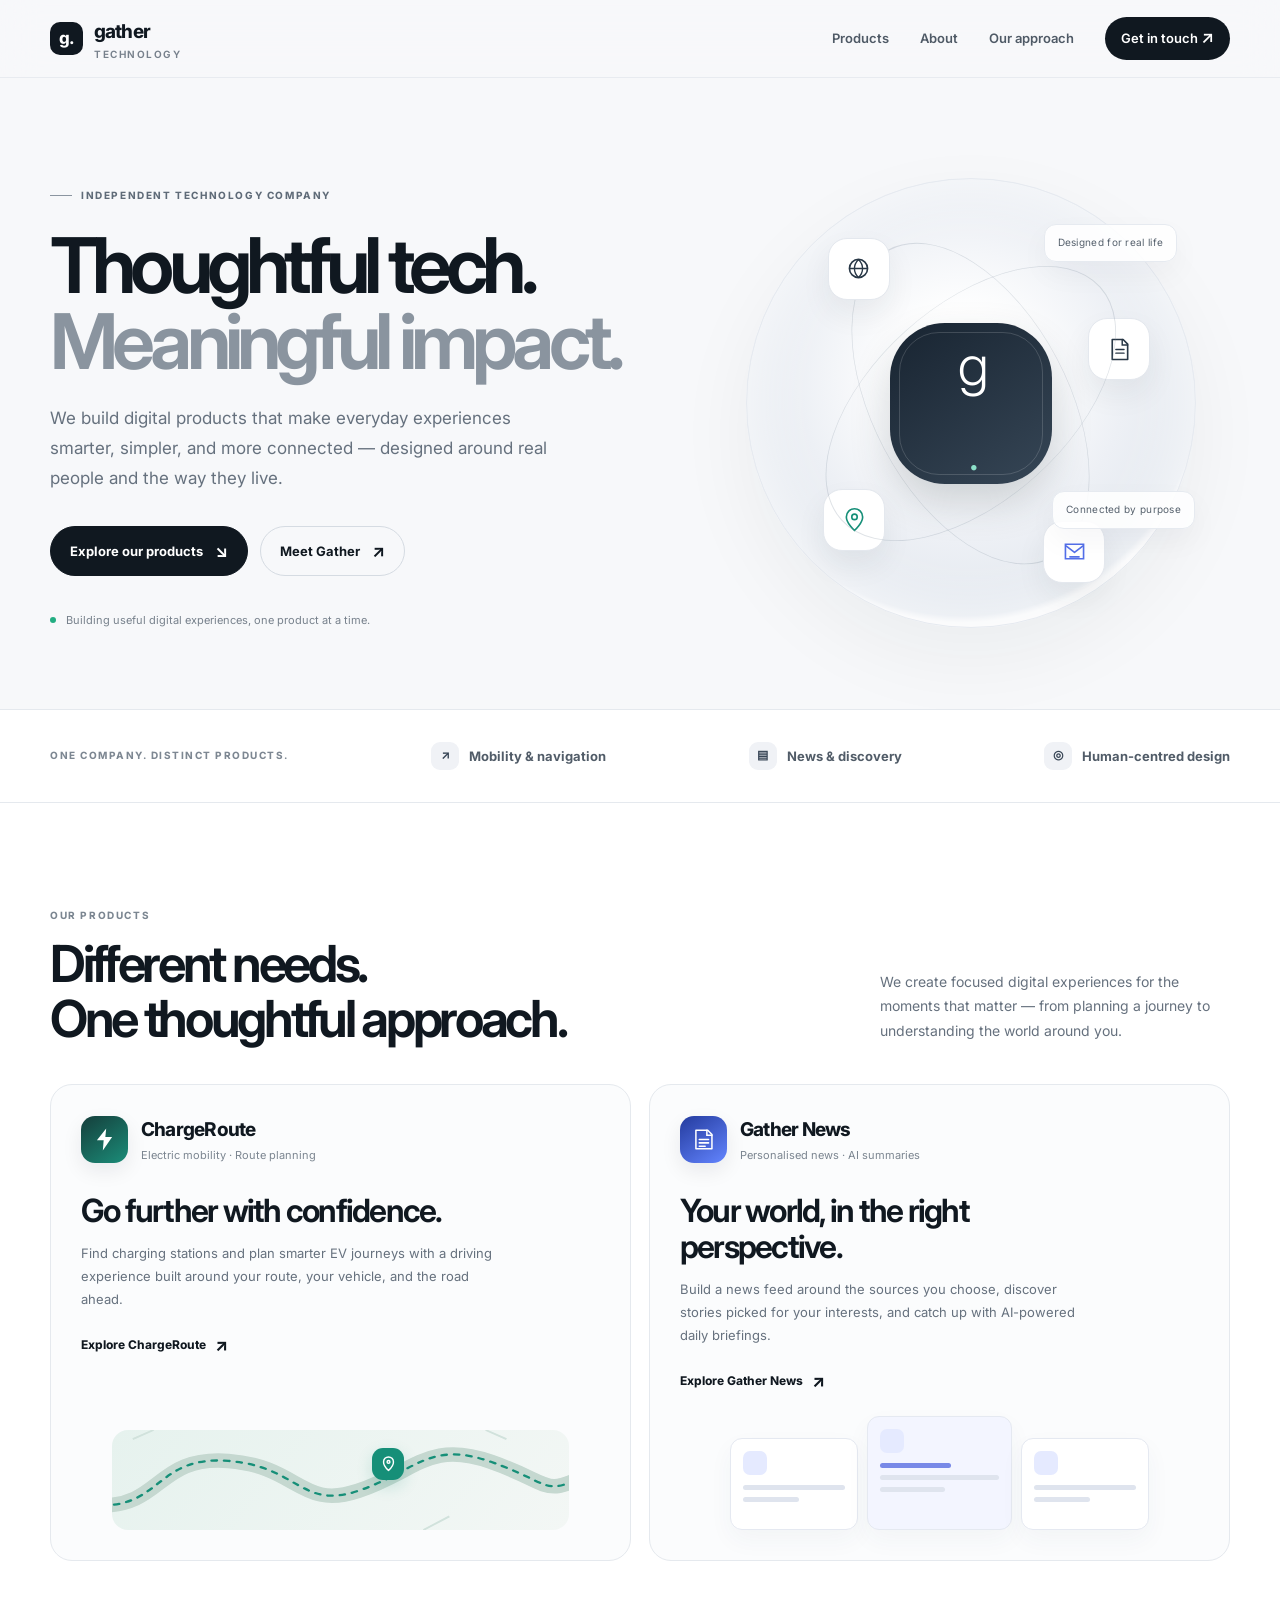
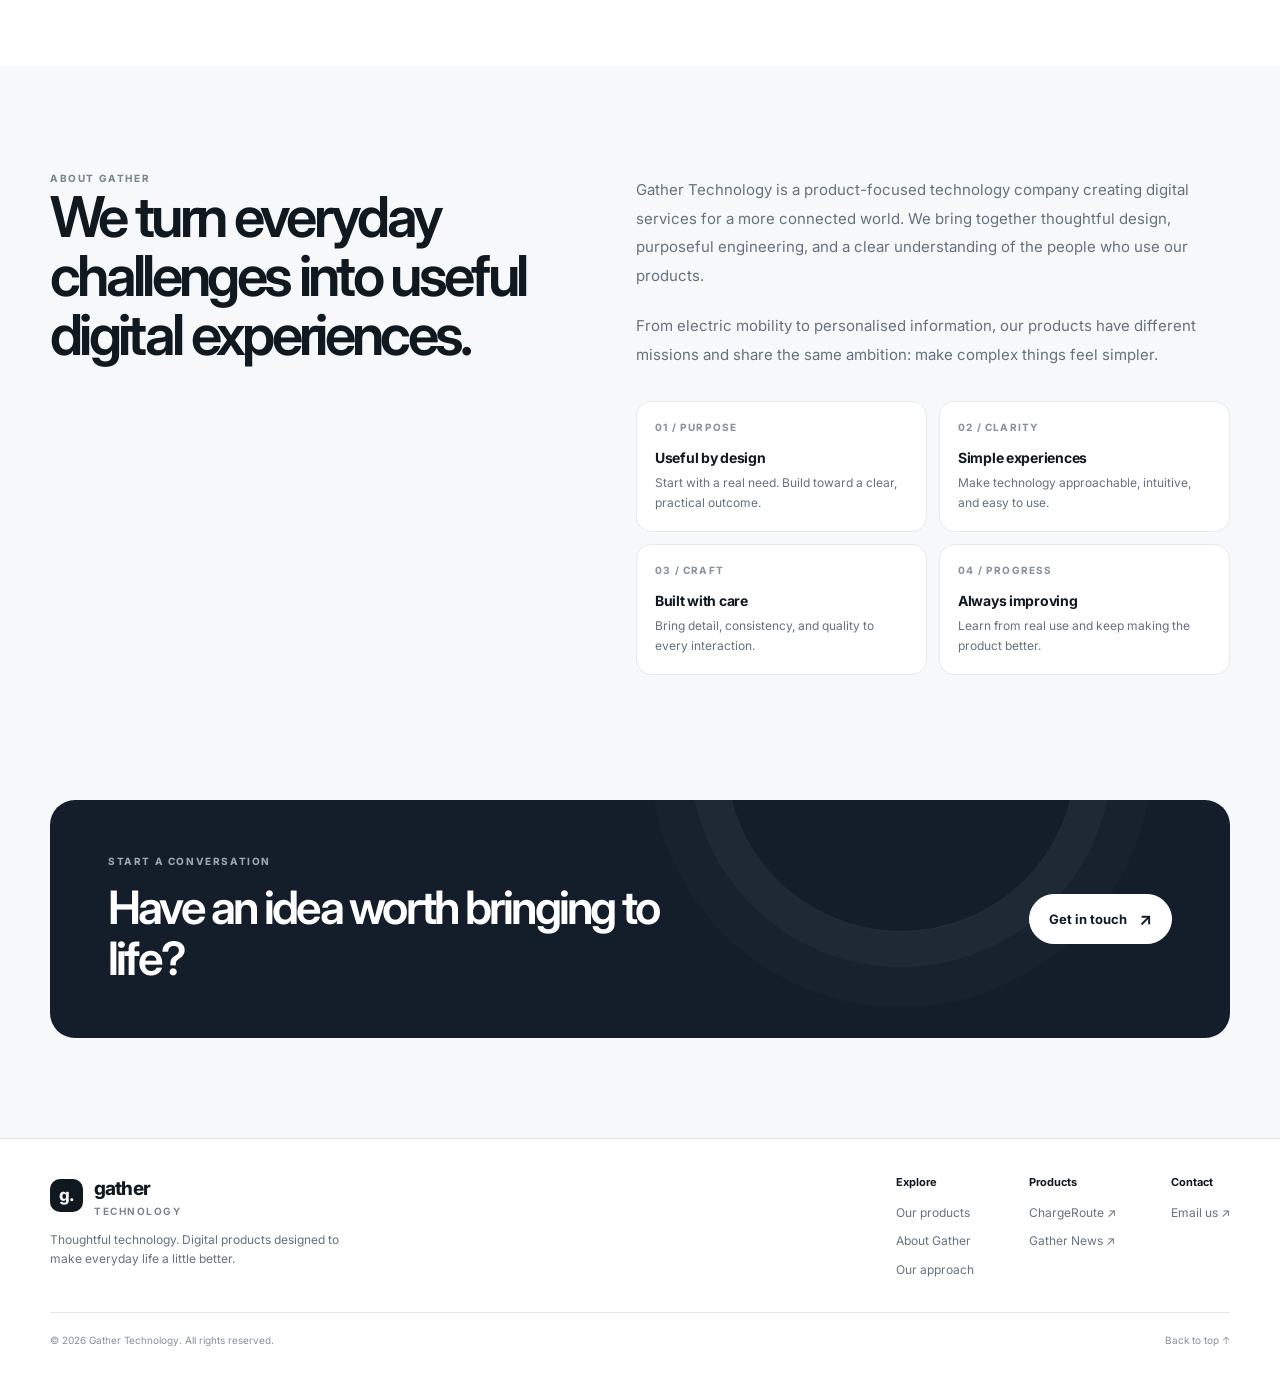
==== src/GatherTeknoloji/wwwroot/index.html @ 1b75514a "Add the Gather Technology landing page. Include a GitHub Pages workflow so the static site in wwwroo" ====
<!doctype html>
<html lang="en">
<head>
  <meta charset="utf-8">
  <meta name="viewport" content="width=device-width, initial-scale=1">
  <meta name="theme-color" content="#f7f8fa">
  <meta name="description" content="Gather Technology builds thoughtful digital products that make everyday experiences smarter, simpler, and more connected. Discover ChargeRoute and Gather News.">

  <meta property="og:type" content="website">
  <meta property="og:title" content="Gather Technology — Thoughtful Digital Products">
  <meta property="og:description" content="Gather Technology builds thoughtful digital products that make everyday experiences smarter, simpler, and more connected.">
  <meta property="og:image" content="https://gatherteknoloji.com/og-image.jpg">
  <meta property="og:url" content="https://gatherteknoloji.com/">

  <meta name="twitter:card" content="summary_large_image">
  <meta name="twitter:title" content="Gather Technology — Thoughtful Digital Products">
  <meta name="twitter:description" content="Gather Technology builds thoughtful digital products that make everyday experiences smarter, simpler, and more connected.">
  <meta name="twitter:image" content="https://gatherteknoloji.com/og-image.jpg">

  <link rel="icon" type="image/svg+xml" href="data:image/svg+xml,<svg xmlns='http://www.w3.org/2000/svg' viewBox='0 0 32 32'><rect width='32' height='32' rx='10' fill='%23101820'/><text x='16' y='22' font-family='sans-serif' font-weight='bold' font-size='18' fill='white' text-anchor='middle'>g.</text></svg>">
  <link rel="preconnect" href="https://fonts.googleapis.com">
  <link rel="preconnect" href="https://fonts.gstatic.com" crossorigin>
  <link href="https://fonts.googleapis.com/css2?family=Inter:opsz,wght@14..32,400..750&display=swap" rel="stylesheet">
  <link rel="stylesheet" href="css/site.css">

  <title>Gather Technology — Thoughtful Digital Products</title>
</head>
<body>
  <header>
    <div class="wrap nav">
      <a class="brand" href="#top" aria-label="Gather Technology home">
        <span class="brand-mark">g.</span>
        <span>gather<small>technology</small></span>
      </a>
      <nav class="navlinks" id="navlinks" aria-label="Main navigation">
        <a href="#products">Products</a>
        <a href="#about">About</a>
        <a href="#approach">Our approach</a>
        <a class="nav-cta" href="#contact">Get in touch <span class="arrow">↗</span></a>
      </nav>
      <button class="menu-btn" id="menuBtn" aria-expanded="false" aria-controls="navlinks">Menu</button>
    </div>
  </header>

  <main id="top">
    <section class="hero">
      <div class="wrap hero-grid">
        <div>
          <div class="eyebrow">Independent technology company</div>
          <h1>Thoughtful tech.<br><span>Meaningful impact.</span></h1>
          <p class="hero-copy">We build digital products that make everyday experiences smarter, simpler, and more connected — designed around real people and the way they live.</p>
          <div class="actions">
            <a class="btn btn-primary" href="#products">Explore our products <span class="arrow">↘</span></a>
            <a class="btn btn-secondary" href="#about">Meet Gather <span class="arrow">↗</span></a>
          </div>
          <div class="hero-note"><i></i> Building useful digital experiences, one product at a time.</div>
        </div>
        <div class="visual" aria-label="Abstract illustration representing connected digital products">
          <div class="orbital">
            <div class="core">g<span class="core-accent">.</span></div>
            <div class="node node-a">
              <svg viewBox="0 0 32 32" fill="none" aria-hidden="true">
                <circle cx="16" cy="16" r="10" stroke="#283746" stroke-width="1.8"/>
                <path d="M6 16h20M16 6c3 3 4.5 6.3 4.5 10S19 23 16 26M16 6c-3 3-4.5 6.3-4.5 10S13 23 16 26" stroke="#283746" stroke-width="1.5"/>
              </svg>
            </div>
            <div class="node node-b">
              <svg viewBox="0 0 32 32" fill="none" aria-hidden="true">
                <path d="M8 5h12l5 5v17H8z" stroke="#283746" stroke-width="1.8" stroke-linejoin="round"/>
                <path d="M19 5v6h6M12 16h9M12 20h9" stroke="#283746" stroke-width="1.6" stroke-linecap="round"/>
              </svg>
            </div>
            <div class="node node-c">
              <svg viewBox="0 0 32 32" fill="none" aria-hidden="true">
                <path d="M16 27s9-8.2 9-15a9 9 0 1 0-18 0c0 6.8 9 15 9 15Z" stroke="#168f78" stroke-width="1.8"/>
                <circle cx="16" cy="12" r="3" stroke="#168f78" stroke-width="1.8"/>
              </svg>
            </div>
            <div class="node node-d">
              <svg viewBox="0 0 32 32" fill="none" aria-hidden="true">
                <path d="M6 8h20v16H6z" stroke="#536fe9" stroke-width="1.8"/>
                <path d="m7 10 9 7 9-7M11 22h10" stroke="#536fe9" stroke-width="1.8" stroke-linecap="round" stroke-linejoin="round"/>
              </svg>
            </div>
            <div class="float-label label-one">Designed for real life</div>
            <div class="float-label label-two">Connected by purpose</div>
          </div>
        </div>
      </div>
    </section>

    <div class="trust-strip">
      <div class="wrap strip-inner">
        <div class="strip-title">One company. Distinct products.</div>
        <div class="strip-item"><span class="mini-icon">↗</span> Mobility &amp; navigation</div>
        <div class="strip-item"><span class="mini-icon">▤</span> News &amp; discovery</div>
        <div class="strip-item"><span class="mini-icon">◎</span> Human-centred design</div>
      </div>
    </div>

    <section class="products" id="products">
      <div class="wrap">
        <div class="section-top">
          <div>
            <div class="section-kicker">Our products</div>
            <h2 class="section-title">Different needs.<br>One thoughtful approach.</h2>
          </div>
          <p class="section-desc">We create focused digital experiences for the moments that matter — from planning a journey to understanding the world around you.</p>
        </div>
        <div class="product-grid">
          <article class="product-card">
            <div class="product-head">
              <div class="app-icon chargeroute-icon">
                <svg viewBox="0 0 32 32" fill="none" aria-hidden="true">
                  <path d="M18 3 7 17h8l-1 12 11-16h-8l1-10Z" fill="white"/>
                </svg>
              </div>
              <div>
                <div class="product-name">ChargeRoute</div>
                <div class="product-type">Electric mobility · Route planning</div>
              </div>
            </div>
            <h3>Go further with confidence.</h3>
            <p>Find charging stations and plan smarter EV journeys with a driving experience built around your route, your vehicle, and the road ahead.</p>
            <a class="product-link" href="https://chargeroute.app/" target="_blank" rel="noopener noreferrer">Explore ChargeRoute <span class="arrow">↗</span></a>
            <div class="product-art">
              <div class="route-lines">
                <svg viewBox="0 0 440 110" fill="none" preserveAspectRatio="none" aria-hidden="true">
                  <path d="M-10 83C48 83 44 28 112 34S182 88 237 67 305 11 365 35 414 73 455 51" stroke="#c5d8d0" stroke-width="16" stroke-linecap="round"/>
                  <path d="M-10 83C48 83 44 28 112 34S182 88 237 67 305 11 365 35 414 73 455 51" stroke="#168f78" stroke-width="2.5" stroke-dasharray="5 7" stroke-linecap="round"/>
                  <path d="M20 10 40 0M300 110l25-15M360 0l20 10" stroke="#d1e2dc" stroke-width="2"/>
                </svg>
                <div class="map-pin">
                  <svg viewBox="0 0 24 24" fill="none">
                    <path d="M12 21s7-6.3 7-12a7 7 0 1 0-14 0c0 5.7 7 12 7 12Z" stroke="white" stroke-width="2"/>
                    <circle cx="12" cy="9" r="2" stroke="white" stroke-width="2"/>
                  </svg>
                </div>
              </div>
            </div>
          </article>

          <article class="product-card">
            <div class="product-head">
              <div class="app-icon news-icon">
                <svg viewBox="0 0 32 32" fill="none" aria-hidden="true">
                  <path d="M7 5h14l5 5v17H7z" stroke="white" stroke-width="1.8" stroke-linejoin="round"/>
                  <path d="M20 5v6h6M11 16h11M11 20h11M11 24h7" stroke="white" stroke-width="1.8" stroke-linecap="round"/>
                </svg>
              </div>
              <div>
                <div class="product-name">Gather News</div>
                <div class="product-type">Personalised news · AI summaries</div>
              </div>
            </div>
            <h3>Your world, in the right perspective.</h3>
            <p>Build a news feed around the sources you choose, discover stories picked for your interests, and catch up with AI-powered daily briefings.</p>
            <a class="product-link" href="https://www.gathernews.app/" target="_blank" rel="noopener noreferrer">Explore Gather News <span class="arrow">↗</span></a>
            <div class="product-art">
              <div class="news-stack">
                <div class="news-tile">
                  <div class="tile-dot"></div>
                  <div class="tile-line"></div>
                  <div class="tile-line short"></div>
                </div>
                <div class="news-tile">
                  <div class="tile-dot"></div>
                  <div class="tile-line dark"></div>
                  <div class="tile-line"></div>
                  <div class="tile-line short"></div>
                </div>
                <div class="news-tile">
                  <div class="tile-dot"></div>
                  <div class="tile-line"></div>
                  <div class="tile-line short"></div>
                </div>
              </div>
            </div>
          </article>
        </div>
      </div>
    </section>

    <section class="about" id="about">
      <div class="wrap about-grid">
        <div>
          <div class="section-kicker">About Gather</div>
          <h2 class="about-big">We turn everyday challenges into useful digital experiences.</h2>
        </div>
        <div class="about-content">
          <p>Gather Technology is a product-focused technology company creating digital services for a more connected world. We bring together thoughtful design, purposeful engineering, and a clear understanding of the people who use our products.</p>
          <p>From electric mobility to personalised information, our products have different missions and share the same ambition: make complex things feel simpler.</p>
          <div class="principles" id="approach">
            <div class="principle">
              <div class="principle-num">01 / PURPOSE</div>
              <h4>Useful by design</h4>
              <p>Start with a real need. Build toward a clear, practical outcome.</p>
            </div>
            <div class="principle">
              <div class="principle-num">02 / CLARITY</div>
              <h4>Simple experiences</h4>
              <p>Make technology approachable, intuitive, and easy to use.</p>
            </div>
            <div class="principle">
              <div class="principle-num">03 / CRAFT</div>
              <h4>Built with care</h4>
              <p>Bring detail, consistency, and quality to every interaction.</p>
            </div>
            <div class="principle">
              <div class="principle-num">04 / PROGRESS</div>
              <h4>Always improving</h4>
              <p>Learn from real use and keep making the product better.</p>
            </div>
          </div>
        </div>
      </div>
    </section>

    <section class="cta-section" id="contact">
      <div class="wrap">
        <div class="cta-panel">
          <div>
            <div class="section-kicker">Start a conversation</div>
            <h2>Have an idea worth bringing to life?</h2>
          </div>
          <a class="btn" href="mailto:info@gatherteknoloji.com">Get in touch <span class="arrow">↗</span></a>
        </div>
      </div>
    </section>
  </main>

  <footer>
    <div class="wrap">
      <div class="footer-top">
        <div>
          <a class="brand" href="#top">
            <span class="brand-mark">g.</span>
            <span>gather<small>technology</small></span>
          </a>
          <p class="footer-blurb">Thoughtful technology. Digital products designed to make everyday life a little better.</p>
        </div>
        <div class="footer-links">
          <div class="footer-col">
            <strong>Explore</strong>
            <a href="#products">Our products</a>
            <a href="#about">About Gather</a>
            <a href="#approach">Our approach</a>
          </div>
          <div class="footer-col">
            <strong>Products</strong>
            <a href="https://chargeroute.app/" target="_blank" rel="noopener noreferrer">ChargeRoute ↗</a>
            <a href="https://www.gathernews.app/" target="_blank" rel="noopener noreferrer">Gather News ↗</a>
          </div>
          <div class="footer-col">
            <strong>Contact</strong>
            <a href="mailto:info@gatherteknoloji.com">Email us ↗</a>
          </div>
        </div>
      </div>
      <div class="footer-bottom">
        <span>© <span id="year">2026</span> Gather Technology. All rights reserved.</span>
        <span><a href="#top">Back to top ↑</a></span>
      </div>
    </div>
  </footer>

  <script src="js/site.js"></script>
</body>
</html>
---- src/GatherTeknoloji/wwwroot/css/site.css ----
:root {
  --ink: #101820;
  --muted: #66717e;
  --line: #e5e9ee;
  --paper: #f7f8fa;
  --white: #fff;
  --blue: #4b68ef;
  --green: #22ad82;
  --max: 1180px;
  --radius: 22px;
}

* { box-sizing: border-box; }

html {
  scroll-behavior: smooth;
  scroll-padding-top: 88px;
}

body {
  margin: 0;
  background: var(--paper);
  color: var(--ink);
  font-family: Inter, -apple-system, BlinkMacSystemFont, "Segoe UI", Roboto, Helvetica, Arial, sans-serif;
  line-height: 1.55;
  -webkit-font-smoothing: antialiased;
}

a { color: inherit; text-decoration: none; }

button,
a { -webkit-tap-highlight-color: transparent; }

.wrap {
  width: min(var(--max), calc(100% - 48px));
  margin: auto;
}

header {
  height: 78px;
  position: sticky;
  top: 0;
  z-index: 20;
  background: rgba(247, 248, 250, .88);
  backdrop-filter: blur(18px);
  border-bottom: 1px solid rgba(229, 233, 238, .8);
}

.nav {
  height: 100%;
  display: flex;
  align-items: center;
  justify-content: space-between;
  gap: 24px;
}

.brand {
  display: flex;
  align-items: center;
  gap: 11px;
  font-weight: 750;
  letter-spacing: -.045em;
  font-size: 19px;
}

.brand-mark {
  width: 33px;
  height: 33px;
  border-radius: 10px;
  background: var(--ink);
  display: grid;
  place-items: center;
  color: #fff;
  font-size: 17px;
  letter-spacing: -.08em;
}

.brand small {
  font-size: 10px;
  display: block;
  color: #77818c;
  font-weight: 650;
  letter-spacing: .15em;
  text-transform: uppercase;
  line-height: 1.2;
  margin-top: 2px;
}

.navlinks {
  display: flex;
  align-items: center;
  gap: 31px;
  color: #4f5a66;
  font-size: 13px;
  font-weight: 600;
}

.navlinks a:hover { color: var(--ink); }

.nav-cta {
  padding: 11px 16px;
  border-radius: 999px;
  background: var(--ink);
  color: white !important;
}

.menu-btn {
  display: none;
  border: 1px solid var(--line);
  background: white;
  border-radius: 10px;
  padding: 8px 12px;
  font: inherit;
  cursor: pointer;
  color: var(--ink);
}

.hero {
  padding: 100px 0 80px;
  overflow: hidden;
}

.hero-grid {
  display: grid;
  grid-template-columns: 1.08fr .92fr;
  align-items: center;
  gap: 54px;
}

.eyebrow {
  display: inline-flex;
  align-items: center;
  gap: 9px;
  color: #5f6b78;
  text-transform: uppercase;
  letter-spacing: .16em;
  font-size: 10px;
  font-weight: 750;
}

.eyebrow:before {
  content: "";
  width: 22px;
  height: 1px;
  background: #8b95a0;
}

.hero h1 {
  font-size: clamp(48px, 6vw, 78px);
  line-height: .99;
  letter-spacing: -.075em;
  font-weight: 650;
  max-width: 670px;
  margin: 25px 0 24px;
}

.hero h1 span { color: #8a949f; }

.hero-copy {
  font-size: 17px;
  line-height: 1.75;
  color: var(--muted);
  max-width: 525px;
}

.actions {
  display: flex;
  gap: 12px;
  flex-wrap: wrap;
  margin-top: 32px;
}

.btn {
  display: inline-flex;
  align-items: center;
  justify-content: center;
  gap: 12px;
  padding: 14px 19px;
  border-radius: 999px;
  font-size: 13px;
  font-weight: 700;
  transition: transform .2s, background .2s;
  border: 1px solid var(--ink);
}

.btn:hover { transform: translateY(-2px); }

.btn-primary { background: var(--ink); color: #fff; }

.btn-secondary { background: transparent; border-color: #d5dbe2; }

.arrow { font-size: 17px; line-height: 0; }

.hero-note {
  display: flex;
  align-items: center;
  gap: 10px;
  margin-top: 36px;
  color: #77818c;
  font-size: 11px;
}

.hero-note i {
  width: 6px;
  height: 6px;
  border-radius: 50%;
  background: var(--green);
}

.visual {
  min-height: 450px;
  position: relative;
  display: grid;
  place-items: center;
}

.orbital {
  width: min(100%, 450px);
  aspect-ratio: 1;
  position: relative;
  border-radius: 50%;
  background: radial-gradient(circle at 48% 44%, #fff 0 18%, #edf0f5 48%, #e3e8ef 70%, #f7f8fa 72%);
  border: 1px solid #e6eaf0;
  box-shadow: inset 0 0 70px rgba(255, 255, 255, .9), 0 30px 80px rgba(20, 32, 48, .05);
}

.orbital:before,
.orbital:after {
  content: "";
  position: absolute;
  inset: 11%;
  border: 1px solid rgba(125, 140, 157, .25);
  border-radius: 50%;
  transform: rotate(-28deg) scaleX(.56);
}

.orbital:after { transform: rotate(48deg) scaleX(.56); }

.core {
  position: absolute;
  inset: 32%;
  border-radius: 34%;
  background: linear-gradient(145deg, #182431, #364656);
  box-shadow: 0 18px 40px #24313e33;
  display: grid;
  place-items: center;
  color: white;
  font-size: 55px;
  font-weight: 300;
  letter-spacing: -.1em;
}

.core:after {
  content: "";
  position: absolute;
  inset: 9px;
  border: 1px solid #ffffff28;
  border-radius: 28%;
}

.core-accent { color: #8ce0c9; }

.node {
  position: absolute;
  width: 62px;
  height: 62px;
  border-radius: 19px;
  background: #fff;
  border: 1px solid #e4e8ee;
  box-shadow: 0 14px 30px #1b293510;
  display: grid;
  place-items: center;
}

.node svg { width: 29px; height: 29px; }

.node-a { top: 13%; left: 18%; }
.node-b { right: 10%; top: 31%; }
.node-c { left: 17%; bottom: 17%; }
.node-d { right: 20%; bottom: 10%; }

.float-label {
  position: absolute;
  padding: 10px 13px;
  background: rgba(255, 255, 255, .88);
  border: 1px solid #e6eaf0;
  border-radius: 12px;
  font-size: 10px;
  letter-spacing: .03em;
  color: #56616d;
  box-shadow: 0 12px 30px #1726380a;
}

.label-one { top: 10%; right: 4%; }
.label-two { bottom: 22%; right: 0; }

.trust-strip {
  border-top: 1px solid var(--line);
  border-bottom: 1px solid var(--line);
  background: #fff;
}

.strip-inner {
  min-height: 92px;
  display: flex;
  align-items: center;
  justify-content: space-between;
  gap: 22px;
}

.strip-title {
  font-size: 10px;
  text-transform: uppercase;
  letter-spacing: .15em;
  color: #7d8792;
  font-weight: 750;
}

.strip-item {
  display: flex;
  align-items: center;
  gap: 10px;
  font-size: 13px;
  font-weight: 700;
  color: #515c68;
}

.mini-icon {
  width: 28px;
  height: 28px;
  border-radius: 9px;
  background: #f0f2f6;
  display: grid;
  place-items: center;
  color: #374555;
  font-size: 12px;
}

section { padding: 105px 0; }

.section-top {
  display: flex;
  align-items: end;
  justify-content: space-between;
  gap: 40px;
  margin-bottom: 38px;
}

.section-kicker {
  font-size: 10px;
  letter-spacing: .16em;
  text-transform: uppercase;
  color: #7b8691;
  font-weight: 750;
}

.section-title {
  font-size: clamp(34px, 4vw, 51px);
  letter-spacing: -.065em;
  line-height: 1.08;
  font-weight: 650;
  margin: 13px 0 0;
  max-width: 620px;
}

.section-desc {
  max-width: 350px;
  color: var(--muted);
  font-size: 14px;
  line-height: 1.75;
  margin: 0 0 3px;
}

.products { background: #fff; }

.product-grid {
  display: grid;
  grid-template-columns: 1fr 1fr;
  gap: 18px;
}

.product-card {
  border: 1px solid var(--line);
  border-radius: var(--radius);
  padding: 30px;
  min-height: 440px;
  display: flex;
  flex-direction: column;
  overflow: hidden;
  position: relative;
  background: #fbfcfd;
}

.product-head {
  display: flex;
  align-items: center;
  gap: 13px;
}

.app-icon {
  width: 47px;
  height: 47px;
  border-radius: 14px;
  display: grid;
  place-items: center;
  color: #fff;
  box-shadow: 0 8px 20px #11182714;
}

.app-icon svg { width: 27px; height: 27px; }

.chargeroute-icon { background: linear-gradient(145deg, #153e3b, #1b8d79); }
.news-icon { background: linear-gradient(145deg, #243b9e, #6385ff); }

.product-name {
  font-size: 19px;
  font-weight: 750;
  letter-spacing: -.04em;
}

.product-type {
  font-size: 11px;
  color: #7b8590;
  margin-top: 2px;
}

.product-card h3 {
  font-size: 32px;
  line-height: 1.12;
  letter-spacing: -.055em;
  font-weight: 650;
  max-width: 400px;
  margin: 29px 0 13px;
}

.product-card p {
  color: var(--muted);
  font-size: 13px;
  line-height: 1.8;
  max-width: 420px;
  margin: 0;
}

.product-link {
  display: inline-flex;
  align-items: center;
  gap: 9px;
  font-size: 12px;
  font-weight: 750;
  margin-top: 24px;
  width: max-content;
}

.product-link:hover { gap: 14px; }

.product-art {
  margin: auto auto 0;
  position: relative;
  height: 140px;
  width: 100%;
  display: flex;
  align-items: end;
  justify-content: center;
  padding-top: 30px;
}

.route-lines {
  width: 88%;
  height: 100px;
  position: relative;
  border-radius: 16px;
  background: linear-gradient(130deg, #e6f2ee, #f3f7f5);
  overflow: hidden;
}

.route-lines svg { width: 100%; height: 100%; }

.map-pin {
  position: absolute;
  width: 32px;
  height: 32px;
  border-radius: 11px;
  background: #168f78;
  color: #fff;
  display: grid;
  place-items: center;
  top: 18px;
  left: 57%;
  box-shadow: 0 6px 16px #168f7830;
}

.map-pin svg { width: 17px; }

.news-stack {
  height: 114px;
  width: 82%;
  display: flex;
  align-items: end;
  gap: 9px;
  justify-content: center;
}

.news-tile {
  background: white;
  border: 1px solid #e5e9f1;
  border-radius: 12px;
  box-shadow: 0 10px 25px #273a650b;
  padding: 12px;
  width: 30%;
  height: 92px;
}

.news-tile:nth-child(2) {
  height: 114px;
  width: 34%;
  background: #f3f5ff;
}

.tile-line {
  height: 5px;
  border-radius: 4px;
  background: #dfe4ee;
  margin-bottom: 7px;
}

.tile-line.dark { background: #7889e7; width: 60%; }
.tile-line.short { width: 55%; }

.tile-dot {
  width: 24px;
  height: 24px;
  border-radius: 7px;
  background: #e5eaff;
  margin-bottom: 10px;
}

.about { background: var(--paper); }

.about-grid {
  display: grid;
  grid-template-columns: .9fr 1.1fr;
  gap: 100px;
  align-items: start;
}

.about-big {
  font-size: clamp(38px, 4.4vw, 58px);
  line-height: 1.05;
  letter-spacing: -.065em;
  font-weight: 620;
  margin: 0;
}

.about-content { padding-top: 5px; }

.about-content p {
  font-size: 15px;
  color: var(--muted);
  line-height: 1.9;
  margin: 0 0 22px;
}

.principles {
  display: grid;
  grid-template-columns: 1fr 1fr;
  gap: 12px;
  margin-top: 32px;
}

.principle {
  padding: 18px;
  border: 1px solid var(--line);
  border-radius: 15px;
  background: #fff;
}

.principle-num {
  font-size: 10px;
  letter-spacing: .12em;
  color: #89939d;
  font-weight: 750;
}

.principle h4 {
  font-size: 14px;
  margin: 11px 0 5px;
  letter-spacing: -.02em;
}

.principle p {
  font-size: 12px;
  line-height: 1.65;
  margin: 0;
  color: var(--muted);
}

.cta-section {
  padding: 20px 0 100px;
  background: var(--paper);
}

.cta-panel {
  border-radius: 25px;
  background: #131e2a;
  color: white;
  padding: 54px 58px;
  display: flex;
  align-items: center;
  justify-content: space-between;
  gap: 30px;
  position: relative;
  overflow: hidden;
}

.cta-panel:after {
  content: "";
  position: absolute;
  width: 350px;
  height: 350px;
  border-radius: 50%;
  border: 1px solid #ffffff12;
  right: 13%;
  top: -220px;
  box-shadow: 0 0 0 35px #ffffff08, 0 0 0 75px #ffffff05;
}

.cta-panel > * { position: relative; z-index: 1; }

.cta-panel .section-kicker { color: #9aa8b6; }

.cta-panel h2 {
  font-size: clamp(30px, 4vw, 46px);
  letter-spacing: -.06em;
  line-height: 1.1;
  font-weight: 620;
  margin: 13px 0 0;
  max-width: 580px;
}

.cta-panel .btn {
  background: #fff;
  color: #111c28;
  border-color: #fff;
  white-space: nowrap;
}

footer {
  background: #fff;
  border-top: 1px solid var(--line);
  padding: 35px 0 25px;
}

.footer-top {
  display: flex;
  justify-content: space-between;
  align-items: flex-start;
  gap: 35px;
  padding-bottom: 32px;
}

.footer-blurb {
  max-width: 300px;
  color: var(--muted);
  font-size: 12px;
  margin-top: 14px;
}

.footer-links { display: flex; gap: 55px; }

.footer-col {
  display: flex;
  flex-direction: column;
  gap: 10px;
  font-size: 12px;
  color: #68737e;
}

.footer-col strong {
  color: var(--ink);
  font-size: 11px;
  margin-bottom: 3px;
}

.footer-bottom {
  border-top: 1px solid var(--line);
  padding-top: 20px;
  display: flex;
  justify-content: space-between;
  gap: 20px;
  color: #87919b;
  font-size: 10px;
}

.footer-bottom a:hover { color: var(--ink); }

@media (max-width: 850px) {
  .hero { padding: 72px 0 55px; }
  .hero-grid { grid-template-columns: 1fr; gap: 25px; }
  .hero-copy { max-width: 600px; }
  .visual { min-height: 370px; }
  .orbital { width: min(80%, 370px); }
  .section-top { align-items: start; flex-direction: column; gap: 18px; }
  .about-grid { grid-template-columns: 1fr; gap: 35px; }
  .strip-inner { flex-wrap: wrap; padding: 20px 0; justify-content: flex-start; }
  .strip-title { width: 100%; }
  .footer-links { gap: 28px; }
  .cta-panel { padding: 42px; }
}

@media (max-width: 620px) {
  .wrap { width: min(var(--max), calc(100% - 34px)); }
  header { height: 68px; }
  .brand { font-size: 17px; }

  .navlinks {
    display: none;
    position: absolute;
    top: 67px;
    left: 0;
    right: 0;
    background: #f7f8fa;
    padding: 20px 24px 24px;
    border-bottom: 1px solid var(--line);
    flex-direction: column;
    align-items: stretch;
    gap: 18px;
  }

  .navlinks.open { display: flex; }
  .navlinks .nav-cta { text-align: center; }
  .menu-btn { display: block; }

  .hero { padding: 59px 0 38px; }
  .hero h1 { font-size: clamp(45px, 13vw, 65px); margin-top: 20px; }
  .hero-copy { font-size: 15px; }
  .actions { gap: 9px; }
  .btn { padding: 13px 16px; }
  .visual { min-height: 320px; margin-top: 2px; }
  .orbital { width: min(83%, 310px); }
  .core { font-size: 44px; }
  .node { width: 48px; height: 48px; border-radius: 15px; }
  .node svg { width: 23px; }
  .float-label { font-size: 9px; padding: 8px 10px; }
  .label-one { right: 0; }
  .label-two { right: -2%; bottom: 16%; }
  .strip-inner { gap: 15px 20px; }
  .strip-item { font-size: 11px; }
  .strip-item:nth-last-child(1) { display: none; }
  section { padding: 75px 0; }
  .section-title { font-size: 39px; }
  .product-grid { grid-template-columns: 1fr; }
  .product-card { min-height: 415px; padding: 24px; }
  .product-card h3 { font-size: 30px; }
  .product-art { height: 125px; }
  .about-big { font-size: 43px; }
  .principles { grid-template-columns: 1fr 1fr; }
  .principle { padding: 14px; }
  .cta-section { padding-bottom: 65px; }
  .cta-panel {
    padding: 33px 25px;
    align-items: flex-start;
    flex-direction: column;
    border-radius: 20px;
  }
  .cta-panel h2 { font-size: 35px; }
  .footer-top { flex-direction: column; }
  .footer-links { width: 100%; justify-content: space-between; gap: 16px; }
  .footer-bottom { flex-direction: column; gap: 8px; }
  .footer-bottom span:last-child { display: flex; gap: 16px; }
}

@media (prefers-reduced-motion: reduce) {
  html { scroll-behavior: auto; }
  *,
  *:before,
  *:after { transition: none !important; }
}
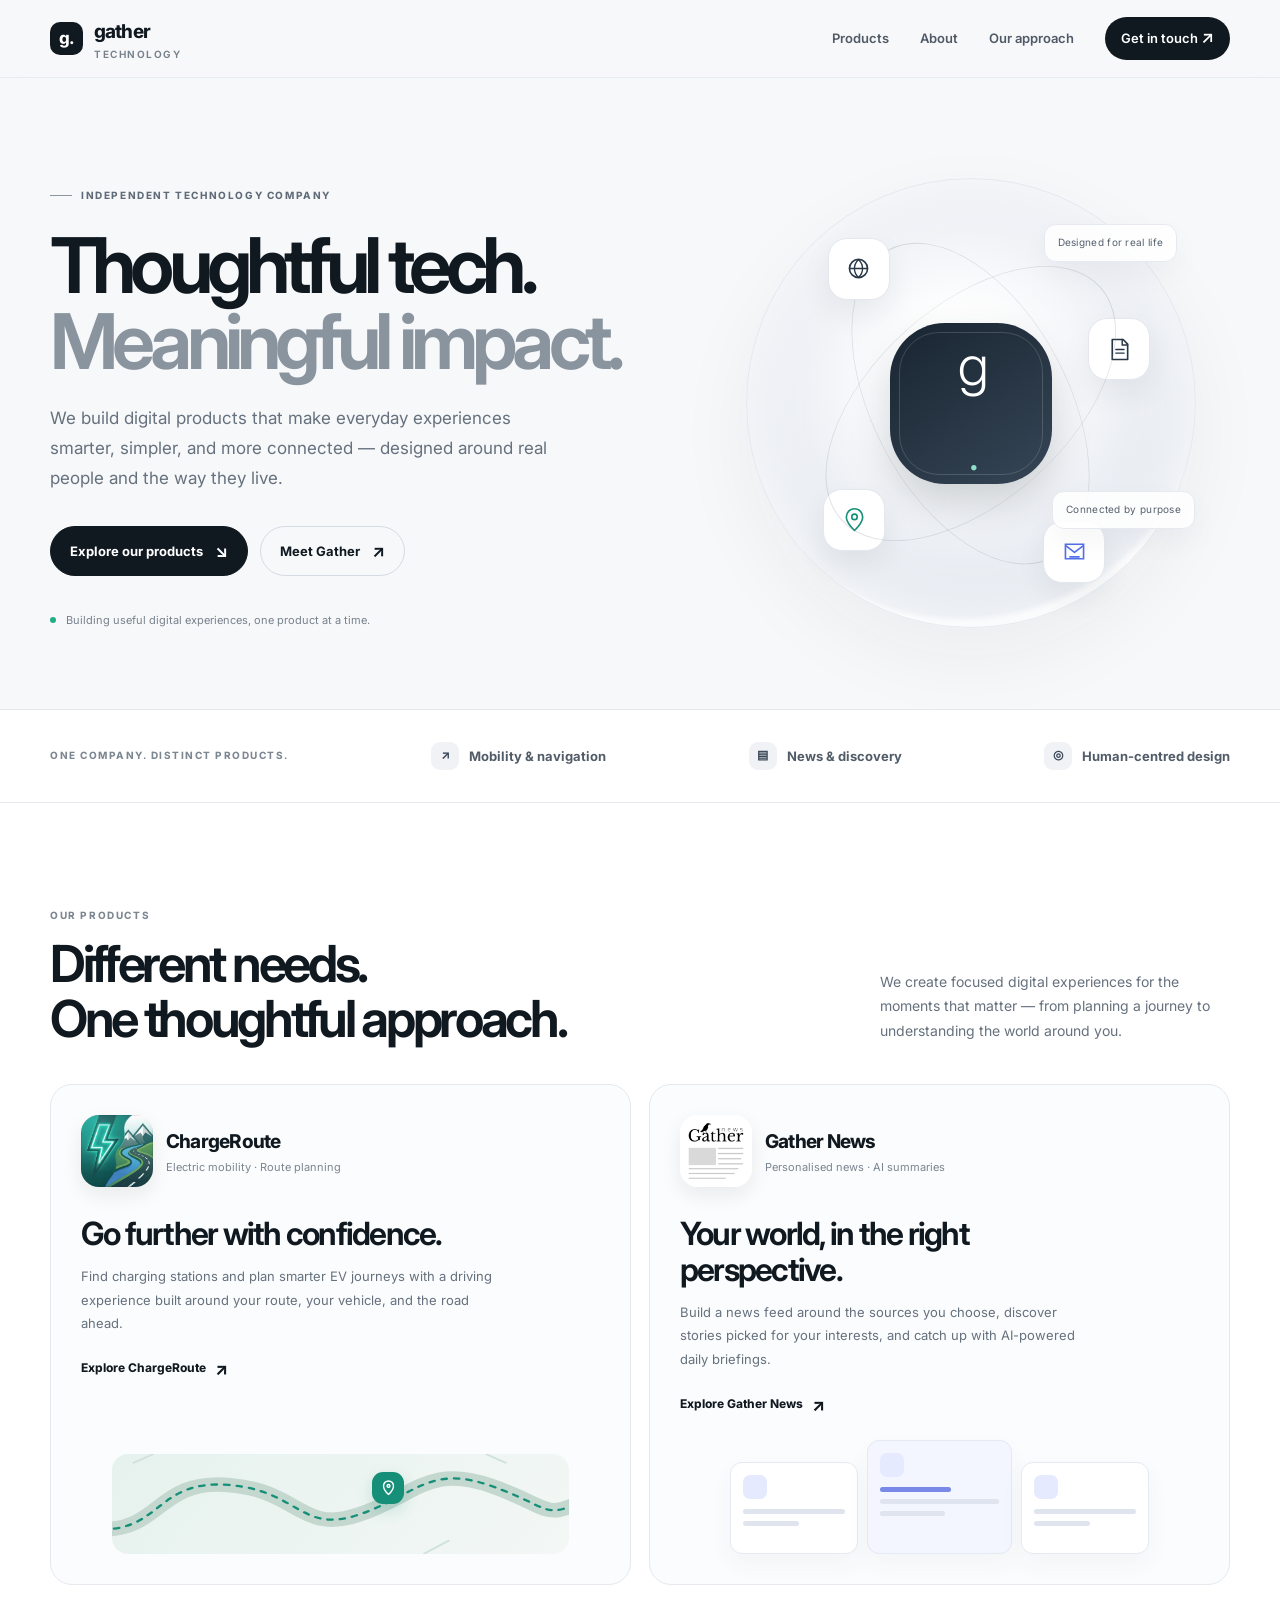
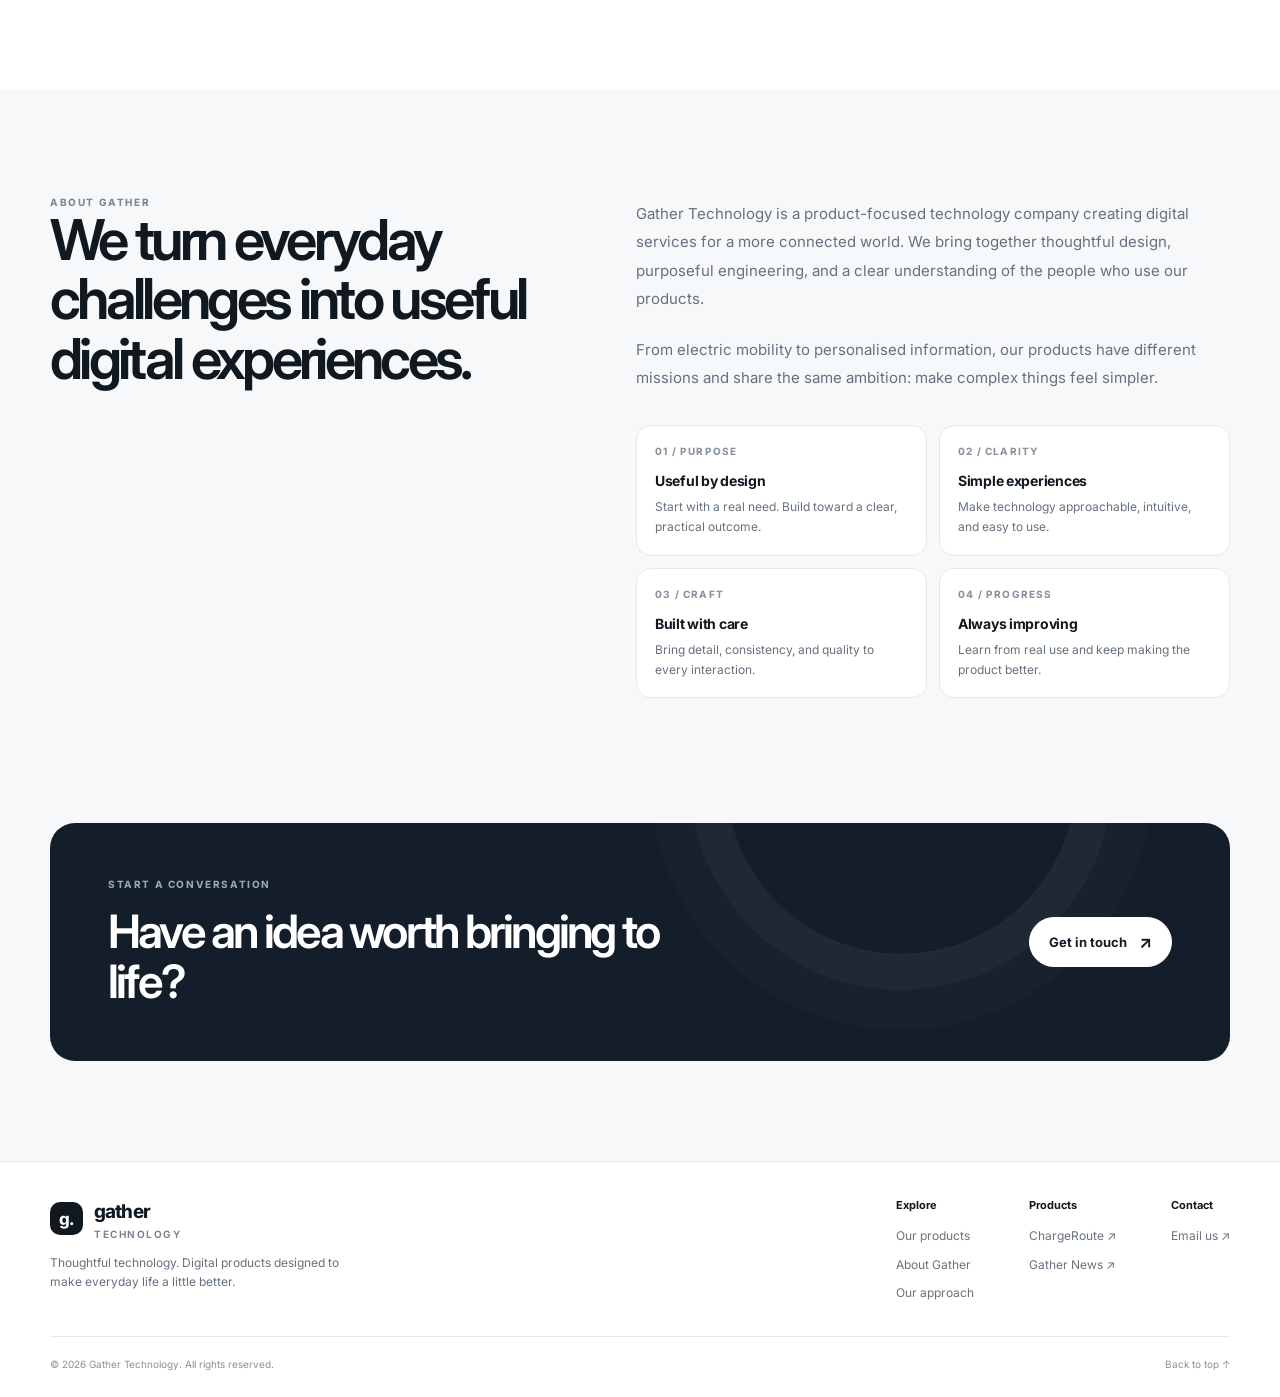
==== commit 9eb35b5a: "Use the ChargeRoute and Gather News app icons. Replace the placeholder marks on the product cards wi" ====
--- a/src/GatherTeknoloji/wwwroot/index.html
+++ b/src/GatherTeknoloji/wwwroot/index.html
@@ -110,11 +110,7 @@
         <div class="product-grid">
           <article class="product-card">
             <div class="product-head">
-              <div class="app-icon chargeroute-icon">
-                <svg viewBox="0 0 32 32" fill="none" aria-hidden="true">
-                  <path d="M18 3 7 17h8l-1 12 11-16h-8l1-10Z" fill="white"/>
-                </svg>
-              </div>
+              <img class="app-icon" src="images/chargeroute.jpg" alt="" width="72" height="72">
               <div>
                 <div class="product-name">ChargeRoute</div>
                 <div class="product-type">Electric mobility · Route planning</div>
@@ -142,12 +138,7 @@
 
           <article class="product-card">
             <div class="product-head">
-              <div class="app-icon news-icon">
-                <svg viewBox="0 0 32 32" fill="none" aria-hidden="true">
-                  <path d="M7 5h14l5 5v17H7z" stroke="white" stroke-width="1.8" stroke-linejoin="round"/>
-                  <path d="M20 5v6h6M11 16h11M11 20h11M11 24h7" stroke="white" stroke-width="1.8" stroke-linecap="round"/>
-                </svg>
-              </div>
+              <img class="app-icon" src="images/gather-news.png" alt="" width="72" height="72">
               <div>
                 <div class="product-name">Gather News</div>
                 <div class="product-type">Personalised news · AI summaries</div>
--- a/src/GatherTeknoloji/wwwroot/css/site.css
+++ b/src/GatherTeknoloji/wwwroot/css/site.css
@@ -398,19 +398,14 @@
 }
 
 .app-icon {
-  width: 47px;
-  height: 47px;
-  border-radius: 14px;
-  display: grid;
-  place-items: center;
-  color: #fff;
+  width: 72px;
+  height: 72px;
+  border-radius: 18px;
+  object-fit: cover;
+  flex-shrink: 0;
+  background: #fff;
   box-shadow: 0 8px 20px #11182714;
 }
-
-.app-icon svg { width: 27px; height: 27px; }
-
-.chargeroute-icon { background: linear-gradient(145deg, #153e3b, #1b8d79); }
-.news-icon { background: linear-gradient(145deg, #243b9e, #6385ff); }
 
 .product-name {
   font-size: 19px;
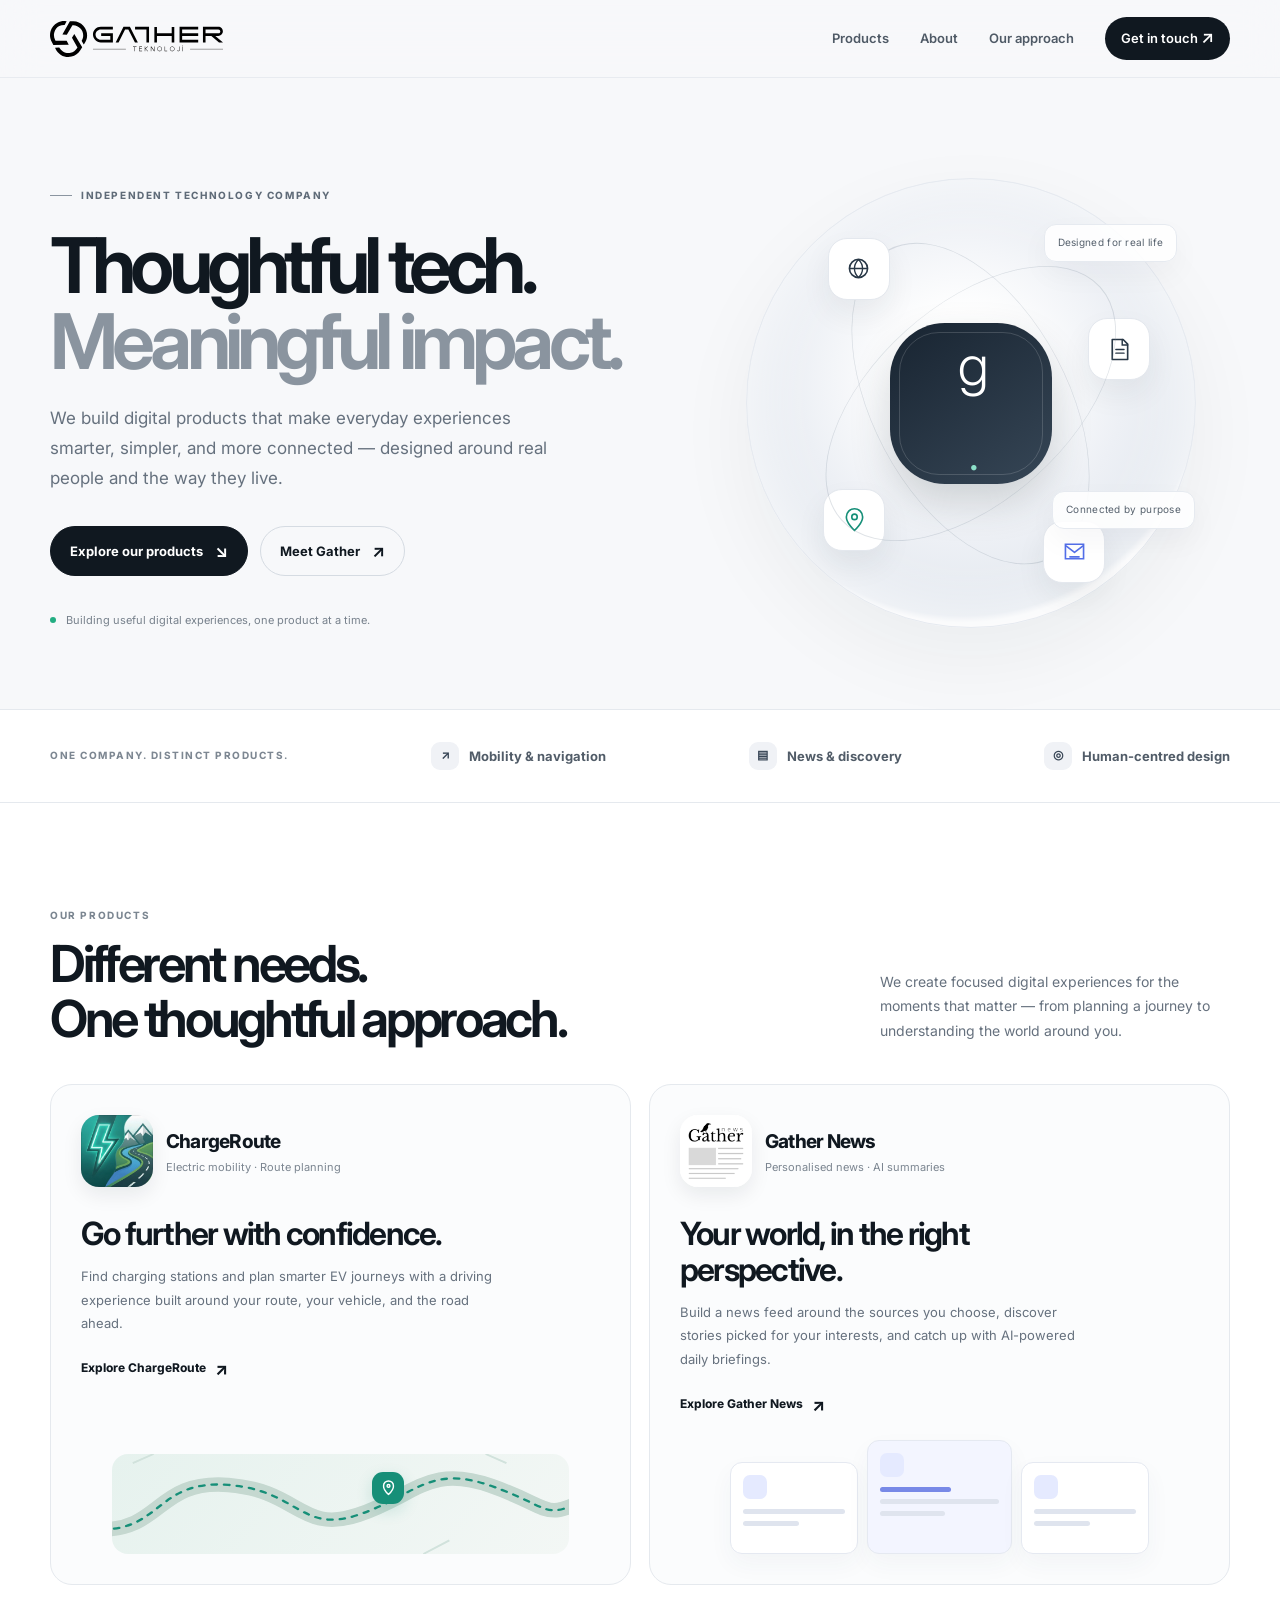
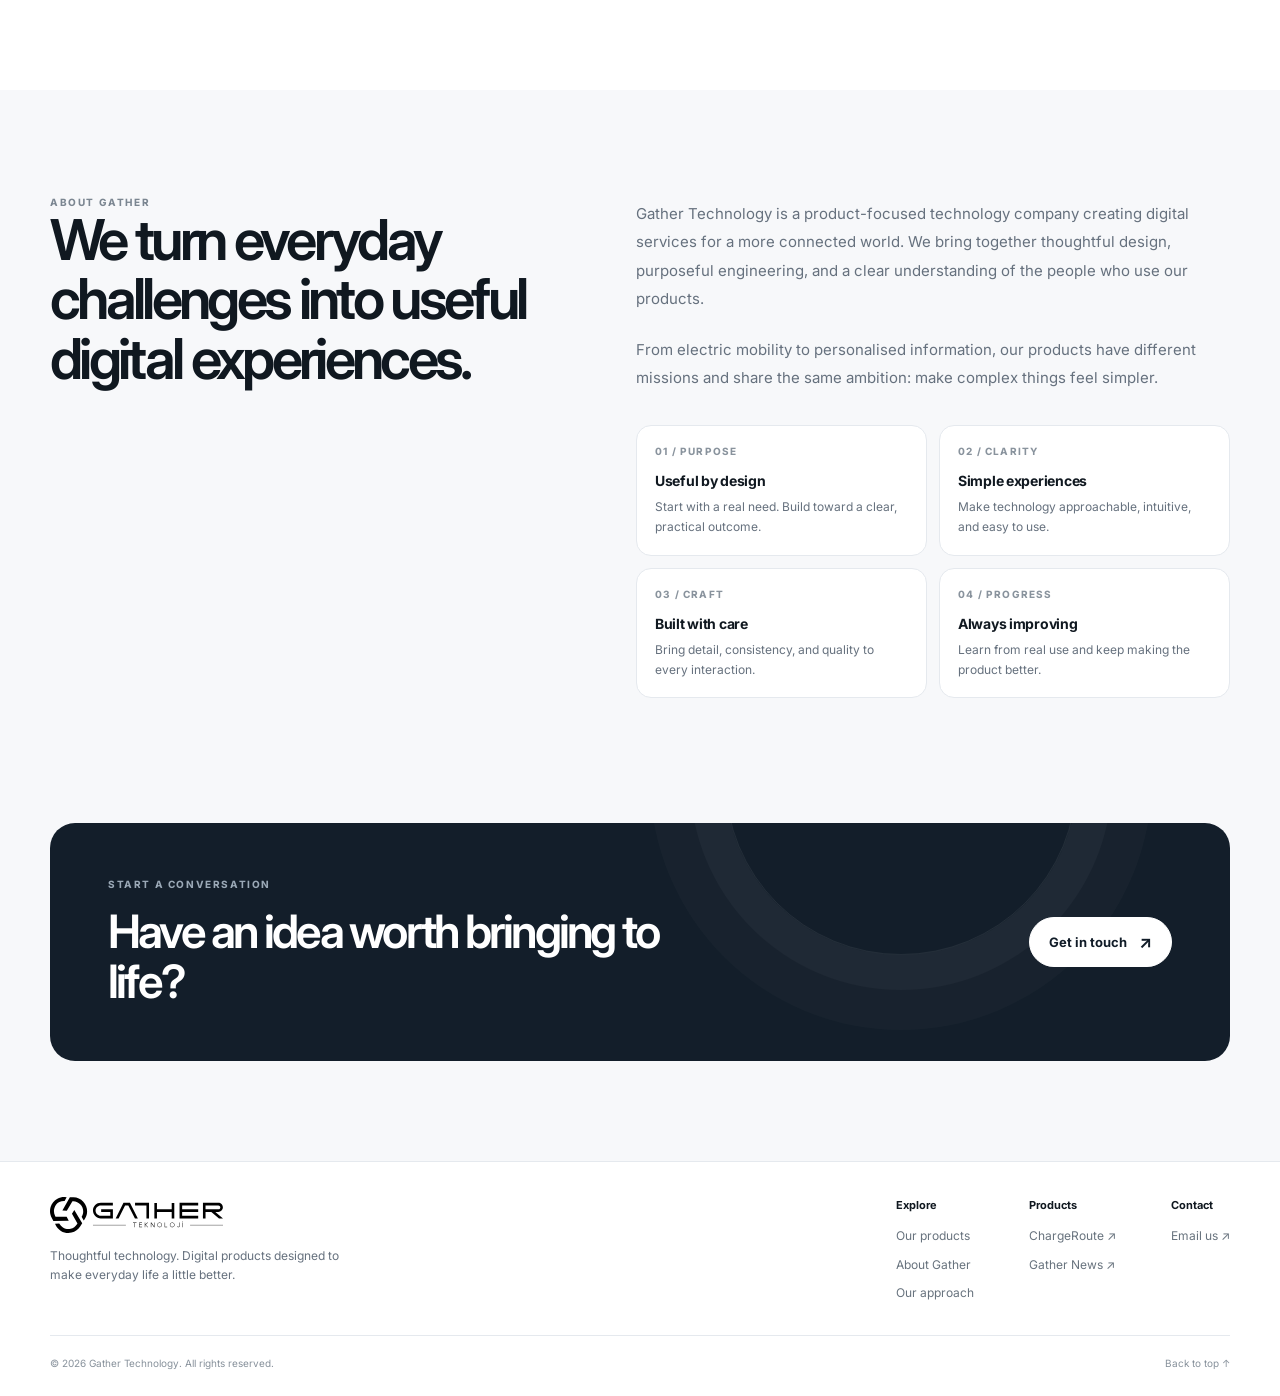
==== commit c9da76f4: "Use the Gather Teknoloji logo in the header and footer. Replace the placeholder mark with the offici" ====
--- a/src/GatherTeknoloji/wwwroot/index.html
+++ b/src/GatherTeknoloji/wwwroot/index.html
@@ -17,7 +17,7 @@
   <meta name="twitter:description" content="Gather Technology builds thoughtful digital products that make everyday experiences smarter, simpler, and more connected.">
   <meta name="twitter:image" content="https://gatherteknoloji.com/og-image.jpg">
 
-  <link rel="icon" type="image/svg+xml" href="data:image/svg+xml,<svg xmlns='http://www.w3.org/2000/svg' viewBox='0 0 32 32'><rect width='32' height='32' rx='10' fill='%23101820'/><text x='16' y='22' font-family='sans-serif' font-weight='bold' font-size='18' fill='white' text-anchor='middle'>g.</text></svg>">
+  <link rel="icon" type="image/svg+xml" href="images/gather-teknoloji.svg">
   <link rel="preconnect" href="https://fonts.googleapis.com">
   <link rel="preconnect" href="https://fonts.gstatic.com" crossorigin>
   <link href="https://fonts.googleapis.com/css2?family=Inter:opsz,wght@14..32,400..750&display=swap" rel="stylesheet">
@@ -29,8 +29,7 @@
   <header>
     <div class="wrap nav">
       <a class="brand" href="#top" aria-label="Gather Technology home">
-        <span class="brand-mark">g.</span>
-        <span>gather<small>technology</small></span>
+        <img class="brand-logo" src="images/gather-teknoloji.svg" alt="">
       </a>
       <nav class="navlinks" id="navlinks" aria-label="Main navigation">
         <a href="#products">Products</a>
@@ -224,9 +223,8 @@
     <div class="wrap">
       <div class="footer-top">
         <div>
-          <a class="brand" href="#top">
-            <span class="brand-mark">g.</span>
-            <span>gather<small>technology</small></span>
+          <a class="brand" href="#top" aria-label="Gather Technology home">
+            <img class="brand-logo" src="images/gather-teknoloji.svg" alt="">
           </a>
           <p class="footer-blurb">Thoughtful technology. Digital products designed to make everyday life a little better.</p>
         </div>
--- a/src/GatherTeknoloji/wwwroot/css/site.css
+++ b/src/GatherTeknoloji/wwwroot/css/site.css
@@ -57,33 +57,12 @@
 .brand {
   display: flex;
   align-items: center;
-  gap: 11px;
-  font-weight: 750;
-  letter-spacing: -.045em;
-  font-size: 19px;
-}
-
-.brand-mark {
-  width: 33px;
-  height: 33px;
-  border-radius: 10px;
-  background: var(--ink);
-  display: grid;
-  place-items: center;
-  color: #fff;
-  font-size: 17px;
-  letter-spacing: -.08em;
-}
-
-.brand small {
-  font-size: 10px;
+}
+
+.brand-logo {
   display: block;
-  color: #77818c;
-  font-weight: 650;
-  letter-spacing: .15em;
-  text-transform: uppercase;
-  line-height: 1.2;
-  margin-top: 2px;
+  height: 36px;
+  width: auto;
 }
 
 .navlinks {
@@ -705,7 +684,7 @@
 @media (max-width: 620px) {
   .wrap { width: min(var(--max), calc(100% - 34px)); }
   header { height: 68px; }
-  .brand { font-size: 17px; }
+  .brand-logo { height: 30px; }
 
   .navlinks {
     display: none;
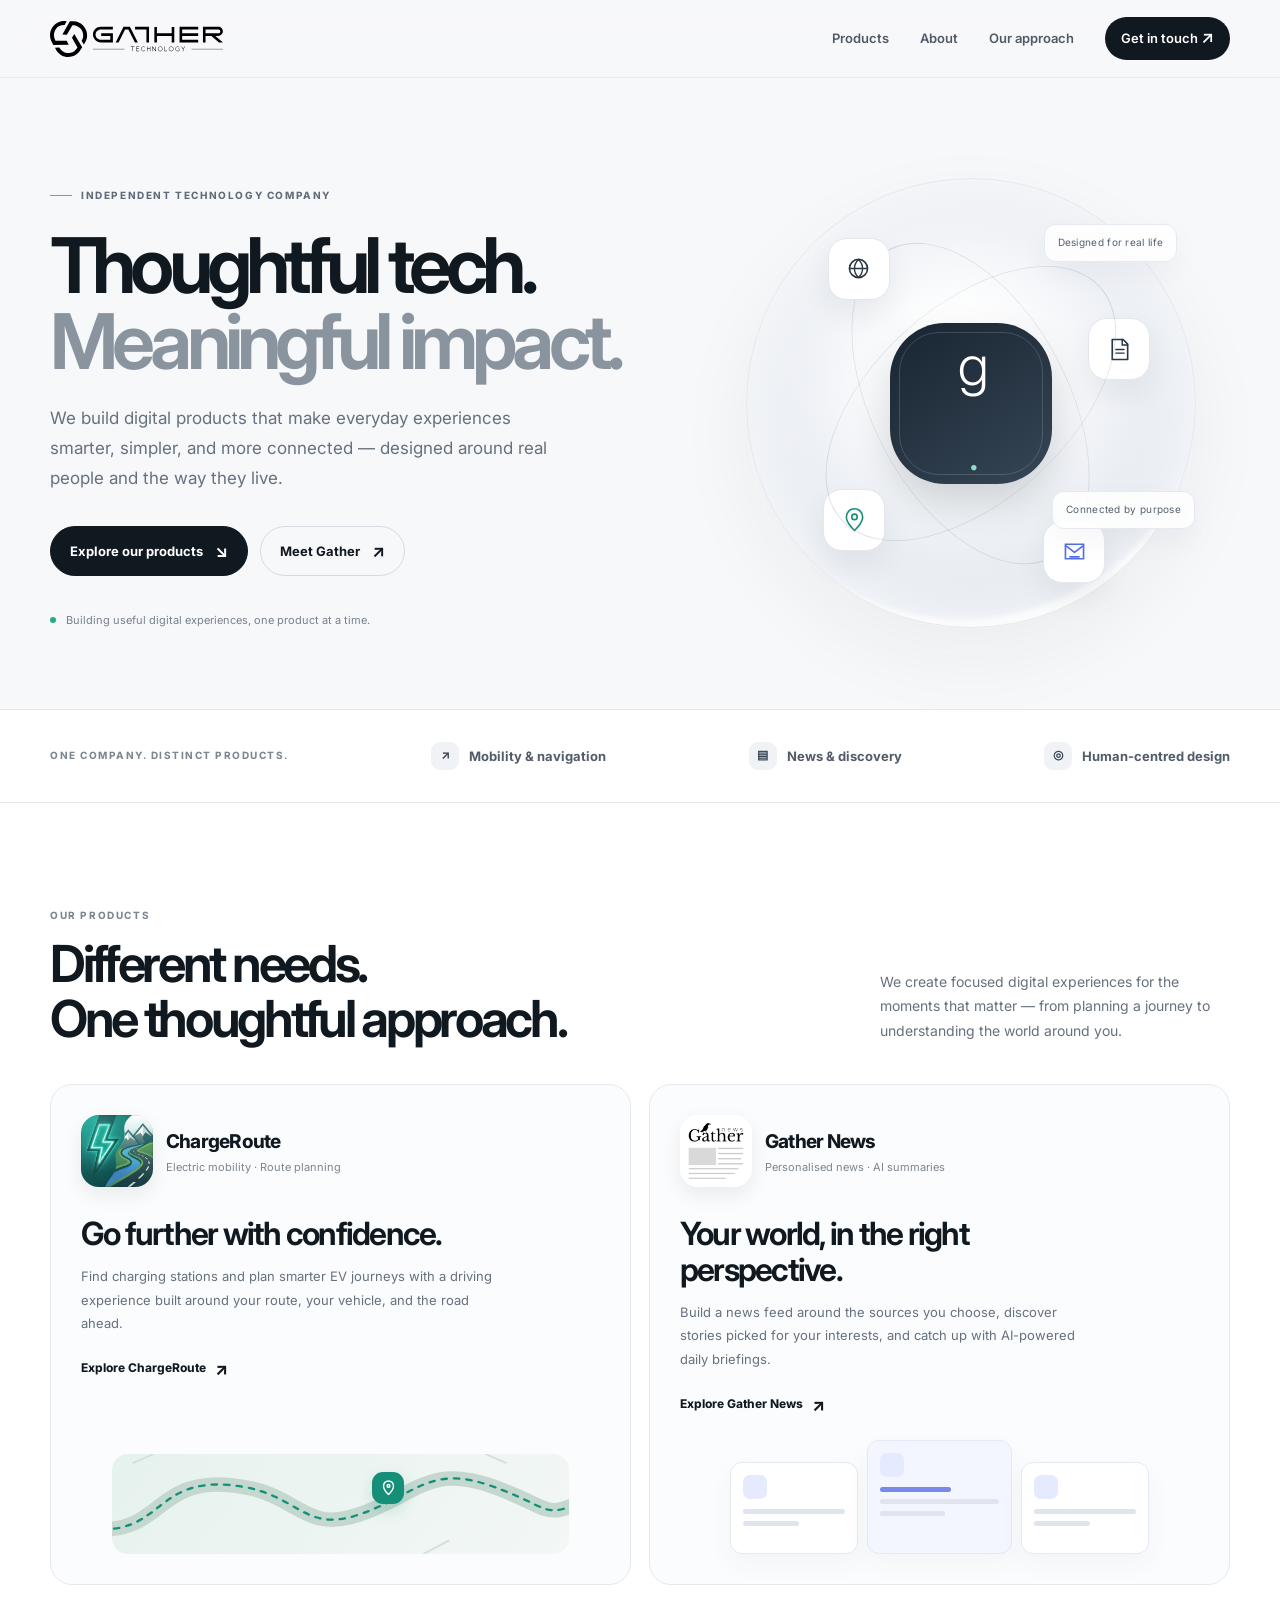
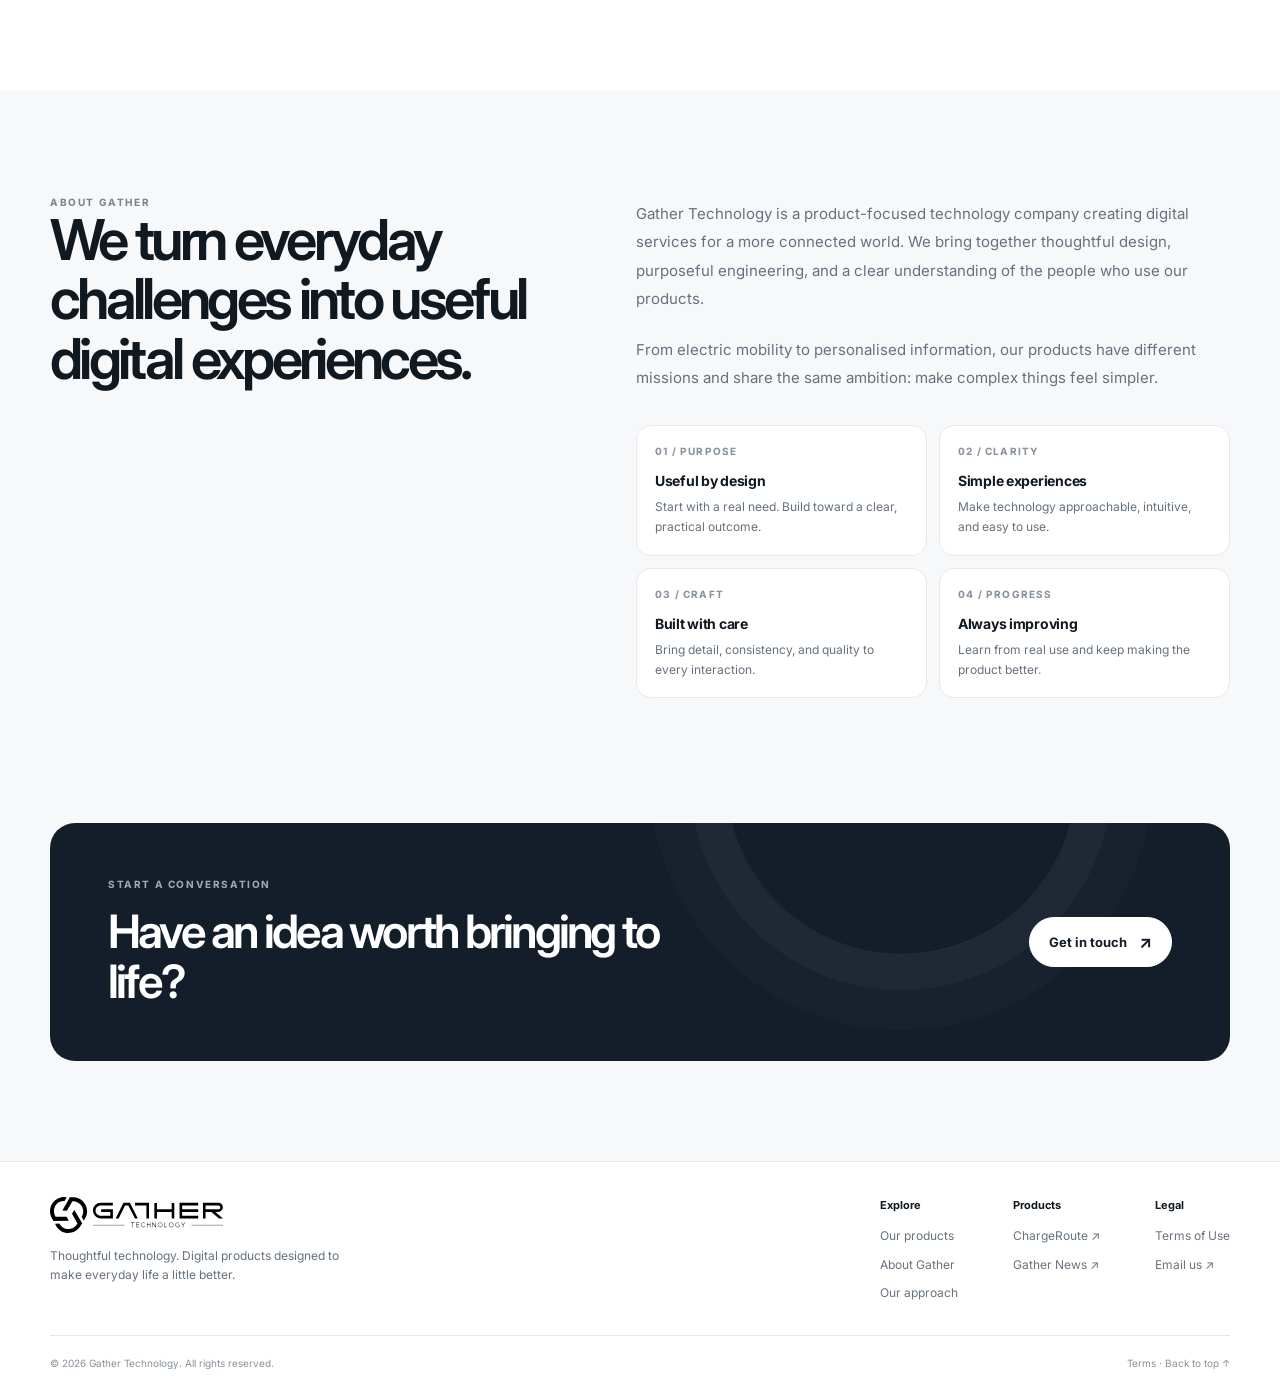
==== commit 45e7d0f7: "update" ====
--- a/src/GatherTeknoloji/wwwroot/index.html
+++ b/src/GatherTeknoloji/wwwroot/index.html
@@ -241,14 +241,15 @@
             <a href="https://www.gathernews.app/" target="_blank" rel="noopener noreferrer">Gather News ↗</a>
           </div>
           <div class="footer-col">
-            <strong>Contact</strong>
+            <strong>Legal</strong>
+            <a href="terms.html">Terms of Use</a>
             <a href="mailto:info@gatherteknoloji.com">Email us ↗</a>
           </div>
         </div>
       </div>
       <div class="footer-bottom">
         <span>© <span id="year">2026</span> Gather Technology. All rights reserved.</span>
-        <span><a href="#top">Back to top ↑</a></span>
+        <span><a href="terms.html">Terms</a> · <a href="#top">Back to top ↑</a></span>
       </div>
     </div>
   </footer>
--- a/src/GatherTeknoloji/wwwroot/css/site.css
+++ b/src/GatherTeknoloji/wwwroot/css/site.css
@@ -666,6 +666,207 @@
 }
 
 .footer-bottom a:hover { color: var(--ink); }
+
+/* Legal / Terms */
+.legal-hero {
+  padding: 72px 0 48px;
+  border-bottom: 1px solid var(--line);
+  background:
+    radial-gradient(ellipse 70% 80% at 100% 0%, #e8eef8 0%, transparent 55%),
+    radial-gradient(ellipse 50% 60% at 0% 100%, #e6f3ee 0%, transparent 50%),
+    var(--paper);
+}
+
+.legal-hero h1 {
+  font-size: clamp(42px, 5.5vw, 64px);
+  line-height: 1.02;
+  letter-spacing: -.07em;
+  font-weight: 650;
+  margin: 18px 0 18px;
+  max-width: 720px;
+}
+
+.legal-lede {
+  font-size: 17px;
+  line-height: 1.75;
+  color: var(--muted);
+  max-width: 560px;
+  margin: 0;
+}
+
+.legal-meta {
+  display: flex;
+  flex-wrap: wrap;
+  gap: 18px 28px;
+  margin-top: 28px;
+  color: #77818c;
+  font-size: 12px;
+  font-weight: 600;
+}
+
+.legal-meta span {
+  display: inline-flex;
+  align-items: center;
+  gap: 8px;
+}
+
+.legal-meta i {
+  width: 6px;
+  height: 6px;
+  border-radius: 50%;
+  background: var(--green);
+}
+
+.legal-body {
+  padding: 56px 0 100px;
+  background: #fff;
+}
+
+.legal-layout {
+  display: grid;
+  grid-template-columns: 220px minmax(0, 1fr);
+  gap: 56px;
+  align-items: start;
+}
+
+.legal-toc {
+  position: sticky;
+  top: 98px;
+  padding: 4px 0;
+}
+
+.legal-toc-label {
+  font-size: 10px;
+  letter-spacing: .16em;
+  text-transform: uppercase;
+  color: #7b8691;
+  font-weight: 750;
+  margin-bottom: 16px;
+}
+
+.legal-toc nav {
+  display: flex;
+  flex-direction: column;
+  gap: 10px;
+}
+
+.legal-toc a {
+  font-size: 13px;
+  font-weight: 600;
+  color: #66717e;
+  padding-left: 12px;
+  border-left: 2px solid transparent;
+  transition: color .15s, border-color .15s;
+}
+
+.legal-toc a:hover {
+  color: var(--ink);
+  border-left-color: var(--ink);
+}
+
+.legal-content {
+  max-width: 720px;
+}
+
+.legal-content section {
+  padding: 0 0 36px;
+  scroll-margin-top: 100px;
+}
+
+.legal-content section + section {
+  border-top: 1px solid var(--line);
+  padding-top: 36px;
+}
+
+.legal-content h2 {
+  font-size: 22px;
+  letter-spacing: -.04em;
+  font-weight: 650;
+  margin: 0 0 14px;
+  line-height: 1.25;
+}
+
+.legal-content p,
+.legal-content li {
+  font-size: 14px;
+  line-height: 1.85;
+  color: var(--muted);
+}
+
+.legal-content p { margin: 0 0 14px; }
+
+.legal-content p:last-child,
+.legal-content ul:last-child { margin-bottom: 0; }
+
+.legal-content a {
+  color: var(--ink);
+  font-weight: 600;
+  text-decoration: underline;
+  text-decoration-color: #c5ccd4;
+  text-underline-offset: 3px;
+}
+
+.legal-content a:hover { text-decoration-color: var(--ink); }
+
+.legal-content ul {
+  margin: 0 0 14px;
+  padding-left: 20px;
+}
+
+.legal-content li { margin-bottom: 8px; }
+
+.legal-product-grid {
+  display: grid;
+  gap: 12px;
+  margin: 8px 0 22px;
+}
+
+.legal-product {
+  display: flex;
+  gap: 14px;
+  align-items: flex-start;
+  padding: 16px 18px;
+  border: 1px solid var(--line);
+  border-radius: 16px;
+  background: #fbfcfd;
+}
+
+.legal-product-icon {
+  width: 48px;
+  height: 48px;
+  border-radius: 12px;
+  object-fit: cover;
+  flex-shrink: 0;
+  box-shadow: 0 6px 16px #11182712;
+}
+
+.legal-product strong {
+  display: block;
+  font-size: 14px;
+  letter-spacing: -.02em;
+  color: var(--ink);
+  margin-bottom: 4px;
+}
+
+.legal-product p {
+  font-size: 13px;
+  line-height: 1.7;
+  margin: 0;
+}
+
+.legal-note {
+  margin-top: 12px;
+  padding: 18px 20px;
+  border-radius: 16px;
+  background: var(--paper);
+  border: 1px solid var(--line);
+}
+
+.legal-note p {
+  margin: 0;
+  font-size: 13px;
+  color: #66717e;
+}
 
 @media (max-width: 850px) {
   .hero { padding: 72px 0 55px; }
@@ -679,6 +880,33 @@
   .strip-title { width: 100%; }
   .footer-links { gap: 28px; }
   .cta-panel { padding: 42px; }
+
+  .legal-layout {
+    grid-template-columns: 1fr;
+    gap: 28px;
+  }
+
+  .legal-toc {
+    position: static;
+    padding: 16px 18px;
+    border: 1px solid var(--line);
+    border-radius: 16px;
+    background: var(--paper);
+  }
+
+  .legal-toc nav {
+    display: grid;
+    grid-template-columns: 1fr 1fr;
+    gap: 8px 16px;
+  }
+
+  .legal-toc a {
+    padding-left: 0;
+    border-left: none;
+    font-size: 12px;
+  }
+
+  .legal-toc a:hover { border-left-color: transparent; }
 }
 
 @media (max-width: 620px) {
@@ -741,6 +969,14 @@
   .footer-links { width: 100%; justify-content: space-between; gap: 16px; }
   .footer-bottom { flex-direction: column; gap: 8px; }
   .footer-bottom span:last-child { display: flex; gap: 16px; }
+  .legal-hero { padding: 52px 0 36px; }
+  .legal-hero h1 { font-size: clamp(40px, 12vw, 52px); }
+  .legal-lede { font-size: 15px; }
+  .legal-body { padding: 40px 0 70px; }
+  .legal-toc nav { grid-template-columns: 1fr; }
+  .legal-content h2 { font-size: 20px; }
+  .legal-content section { padding-bottom: 28px; }
+  .legal-content section + section { padding-top: 28px; }
 }
 
 @media (prefers-reduced-motion: reduce) {
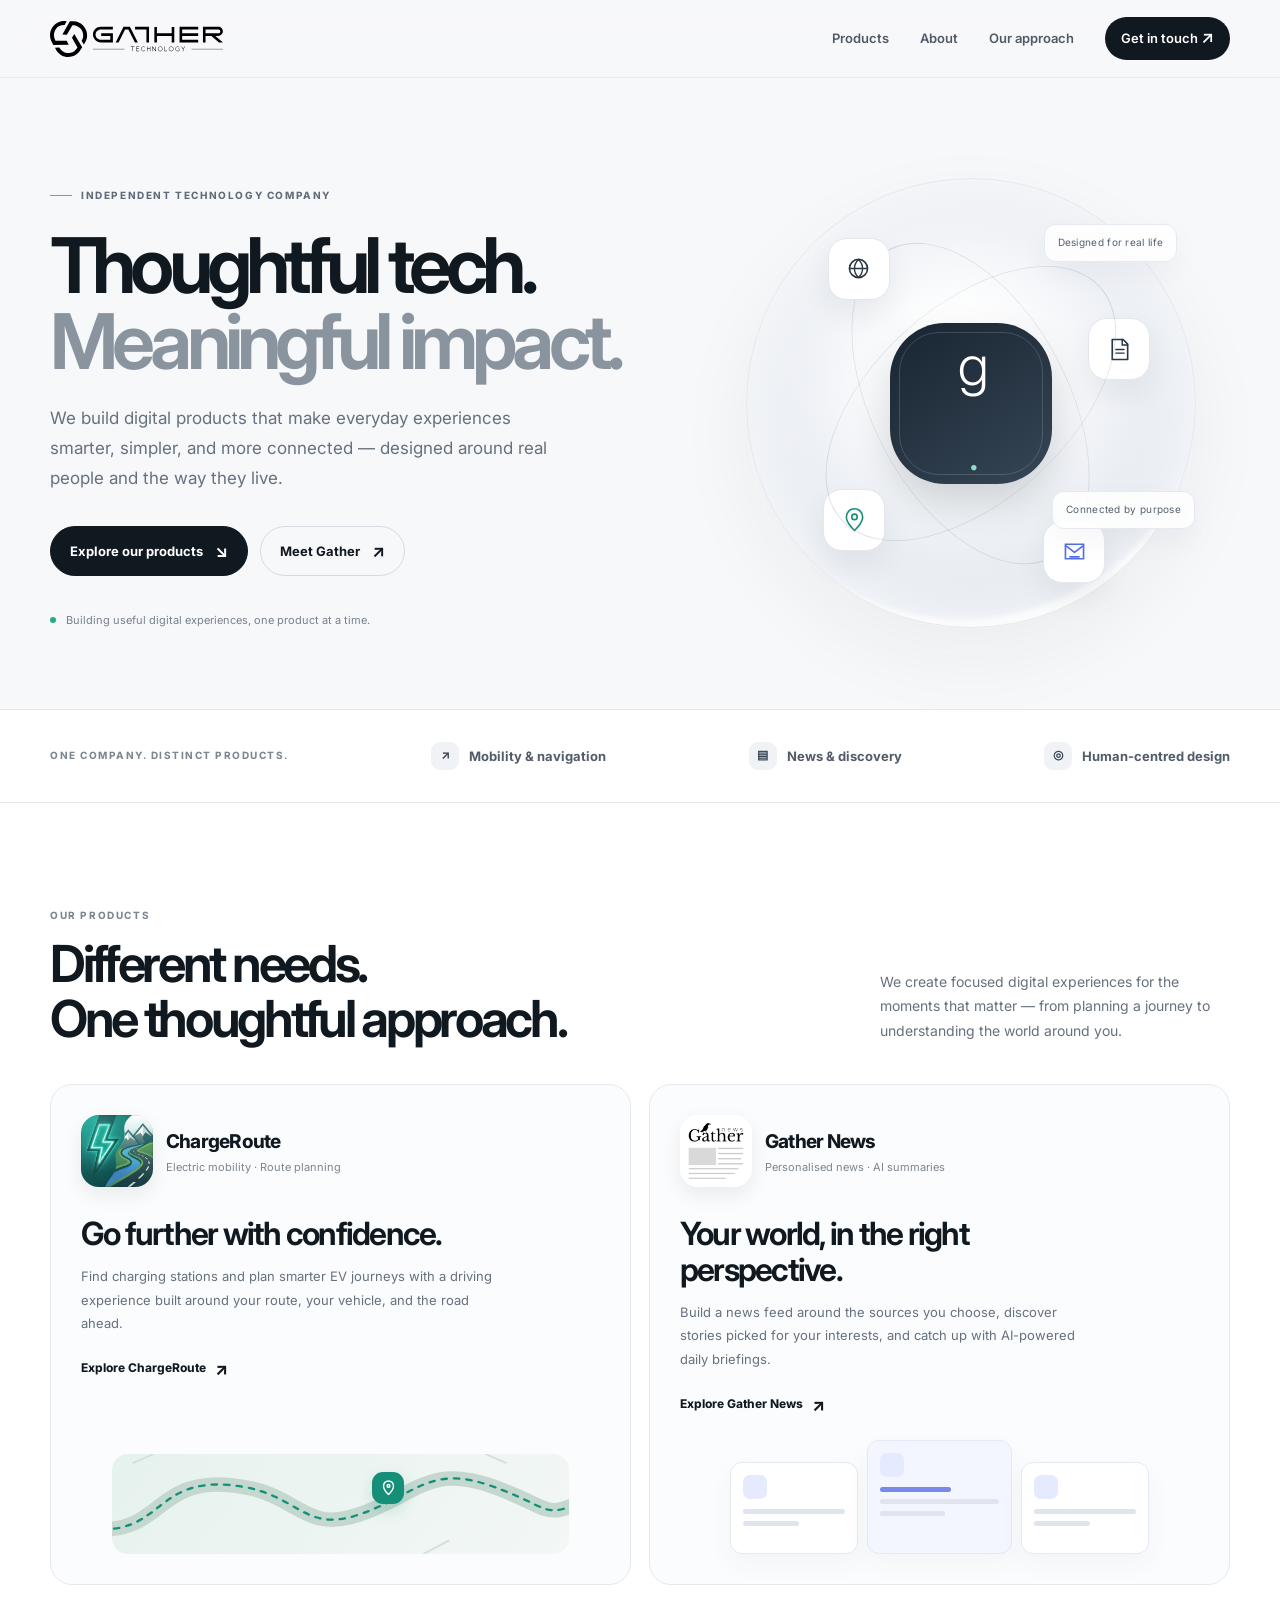
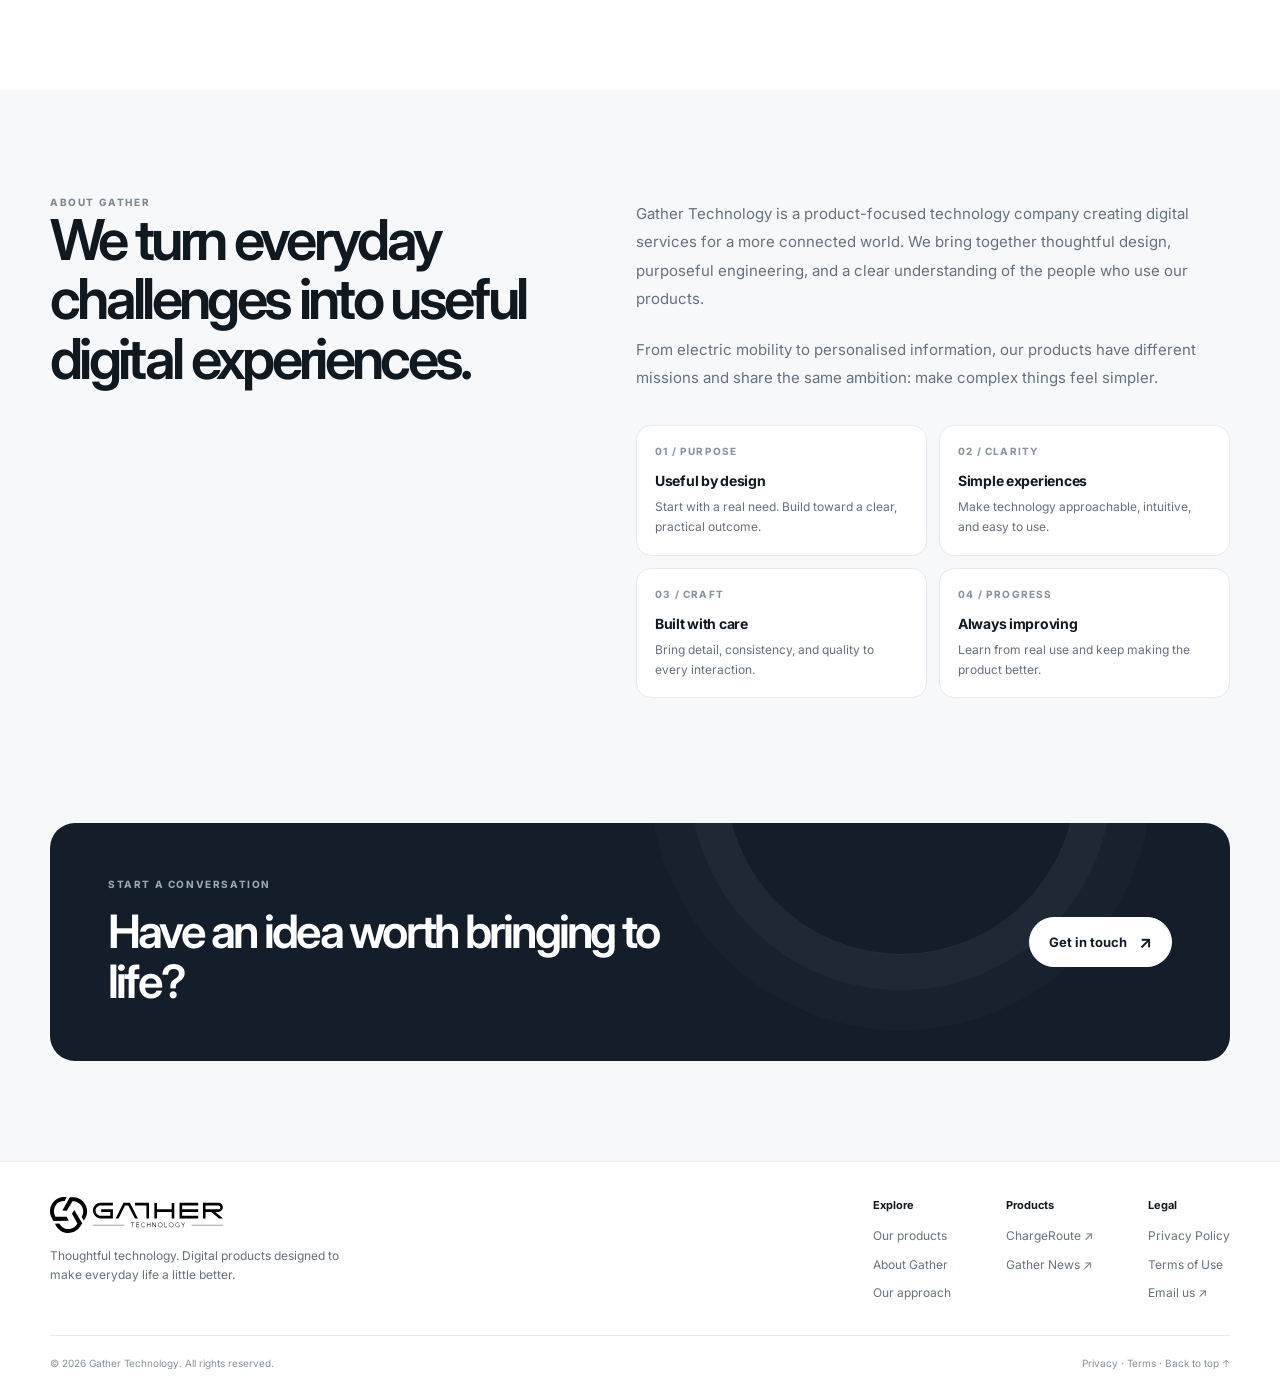
==== commit d8a50e01: "update" ====
--- a/src/GatherTeknoloji/wwwroot/index.html
+++ b/src/GatherTeknoloji/wwwroot/index.html
@@ -242,6 +242,7 @@
           </div>
           <div class="footer-col">
             <strong>Legal</strong>
+            <a href="privacy.html">Privacy Policy</a>
             <a href="terms.html">Terms of Use</a>
             <a href="mailto:info@gatherteknoloji.com">Email us ↗</a>
           </div>
@@ -249,7 +250,7 @@
       </div>
       <div class="footer-bottom">
         <span>© <span id="year">2026</span> Gather Technology. All rights reserved.</span>
-        <span><a href="terms.html">Terms</a> · <a href="#top">Back to top ↑</a></span>
+        <span><a href="privacy.html">Privacy</a> · <a href="terms.html">Terms</a> · <a href="#top">Back to top ↑</a></span>
       </div>
     </div>
   </footer>
